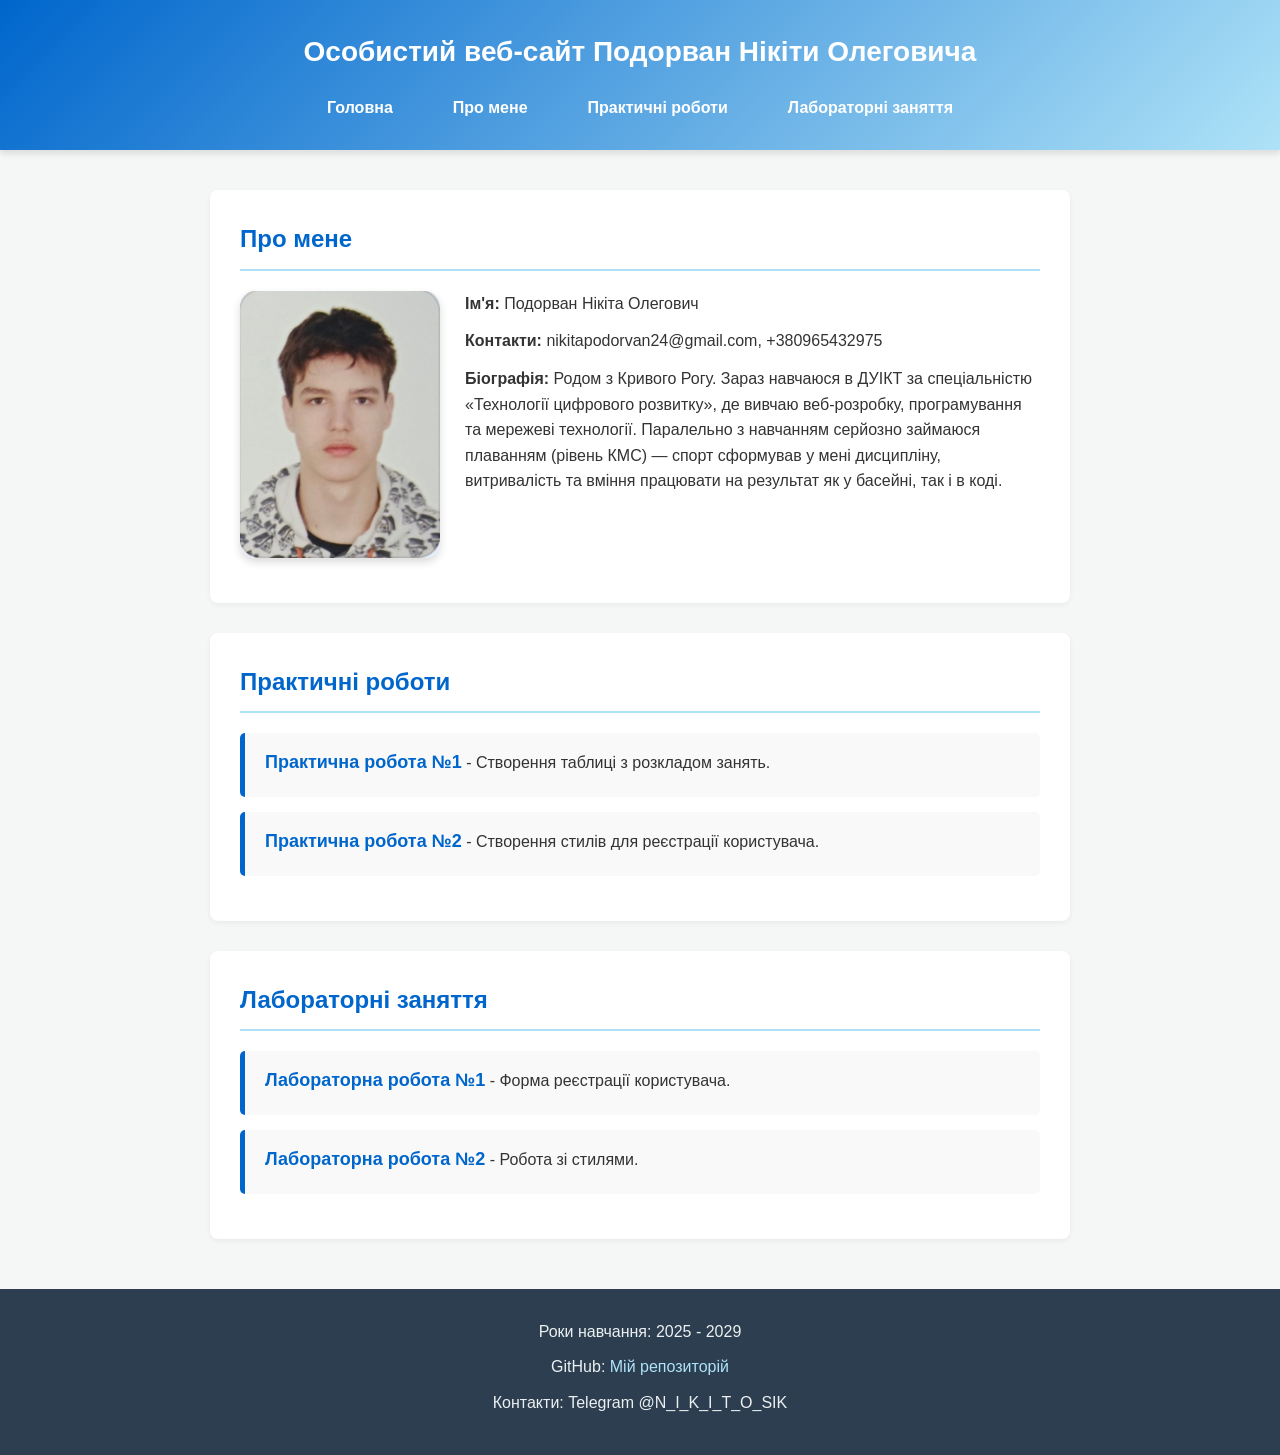
==== index.html @ e468954a "pr2" ====
<!DOCTYPE html>
<html lang="uk">
<head>
    <meta charset="UTF-8">
    <title>Особистий веб-сайт Подорвана Нікіти</title>
    <!-- Підключення CSS-файлу для стилів -->
    <link rel="stylesheet" href="css/style.css"> 
</head>
<body>

    <!-- Шапка сайту та Навігаційне меню -->
    <header>
        <h1>Особистий веб-сайт Подорван Нікіти Олеговича</h1>
        <nav>
            <ul>
                <li><a href="index.html">Головна</a></li>
                <li><a href="#about">Про мене</a></li>
                <li><a href="#practices">Практичні роботи</a></li>
                <li><a href="#labs">Лабораторні заняття</a></li>
            </ul>
        </nav>
    </header>

    <main>

        <section id="about">
            <h2>Про мене</h2>
            <img src="img/my_photo.jpg" alt="Фото студента" width="200">
            <p><strong>Ім'я:</strong> Подорван Нікіта Олегович</p>
            <p><strong>Контакти:</strong> nikitapodorvan24@gmail.com, +380965432975</p>
            <p><strong>Біографія:</strong> Родом з Кривого Рогу. Зараз навчаюся в ДУІКТ за спеціальністю «Технології цифрового розвитку», 
        де вивчаю веб-розробку, програмування та мережеві технології. 
        Паралельно з навчанням серйозно займаюся плаванням (рівень КМС) — спорт сформував у мені дисципліну, 
        витривалість та вміння працювати на результат як у басейні, так і в коді. </p>
        </section>

        <!-- Секція "Практичні роботи" -->
        <section id="practices">
            <h2>Практичні роботи</h2>
            <ul>
                <li>
                    <a href="pr1.html">Практична робота №1</a> - Створення таблиці з розкладом занять.
                </li>
                <li>
                    <a href="pr2.html">Практична робота №2</a> - Створення стилів для реєстрації користувача.
                </li>
            </ul>
        </section>

        <!-- Секція "Лабораторні заняття" -->
        <section id="labs">
            <h2>Лабораторні заняття</h2>
            <ul>
                <li>
                    <a href="lab1.html">Лабораторна робота №1</a> - Форма реєстрації користувача.
                </li>
                <li>
                    <a href="lab2.html">Лабораторна робота №2</a> - Робота зі стилями.
                </li>
            </ul>
        </section>
    </main>

    <!-- Футер сайту -->
    <footer>
        <hr>
        <p>Роки навчання: 2025 - 2029</p>
        <p>GitHub: <a href="https://github.com/Nikitosik2282210" target="_blank">Мій репозиторій</a></p>
        <p>Контакти: Telegram @N_I_K_I_T_O_SIK</p>
    </footer>

</body>
</html>
---- css/style.css ----
/* Базовые настройки страницы */
* {
    margin: 0;
    padding: 0;
    box-sizing: border-box;
    font-family: 'Segoe UI', Tahoma, Geneva, Verdana, sans-serif;
}

body {
    background-color: #f4f7f6;
    color: #333;
    line-height: 1.6;
}

/* Шапка сайта */
header {
    background: linear-gradient(135deg, #0066cc, #aee2f7);
    color: white;
    padding: 30px 20px;
    text-align: center;
    box-shadow: 0 4px 6px rgba(0,0,0,0.1);
}

header h1 {
    font-size: 28px;
    margin-bottom: 20px;
}

/* Навигационное меню (горизонтальное) */
nav ul {
    list-style: none;
    display: flex;
    justify-content: center;
    gap: 30px;
    flex-wrap: wrap;
}

nav a {
    color: white;
    text-decoration: none;
    font-weight: bold;
    font-size: 16px;
    padding: 8px 15px;
    border-radius: 5px;
    transition: background 0.3s;
}

nav a:hover {
    background: rgba(255, 255, 255, 0.2);
}

/* Основной контейнер */
main {
    max-width: 900px;
    margin: 40px auto;
    padding: 0 20px;
}

/* Стили для каждой секции (Про мене, Роботи) */
section {
    background-color: white;
    padding: 30px;
    border-radius: 8px;
    box-shadow: 0 2px 5px rgba(0,0,0,0.05);
    margin-bottom: 30px;
}

section h2 {
    color: #0066cc;
    border-bottom: 2px solid #aee2f7;
    padding-bottom: 10px;
    margin-bottom: 20px;
}

/* Настройки для секции "Про мене" и фото */
#about img {
    border-radius: 15px;
    box-shadow: 0 4px 8px rgba(0,0,0,0.15);
    float: left; 
    margin-right: 25px;
    margin-bottom: 15px;
}

/* Очистка обтекания (чтобы секция не ломалась из-за float) */
#about::after {
    content: "";
    display: table;
    clear: both;
}

#about p {
    margin-bottom: 12px;
}

/* Стили для списков лабораторных и практических */
section ul {
    list-style-type: none;
}

section ul li {
    background-color: #f9f9f9;
    padding: 15px 20px;
    margin-bottom: 15px;
    border-left: 5px solid #0066cc;
    border-radius: 5px;
    transition: transform 0.2s;
}

section ul li:hover {
    transform: translateX(5px); /* Легкое смещение вправо при наведении */
}

section ul li a {
    color: #0066cc;
    font-weight: bold;
    font-size: 18px;
    text-decoration: none;
    display: inline-block;
    margin-bottom: 5px;
}

section ul li a:hover {
    text-decoration: underline;
}

/* Футер */
footer {
    background-color: #2c3e50;
    color: #ecf0f1;
    text-align: center;
    padding: 30px 20px;
    margin-top: 50px;
}

footer hr {
    display: none; /* Скрываем стандартную линию */
}

footer p {
    margin-bottom: 10px;
}

footer a {
    color: #aee2f7;
    text-decoration: none;
}

footer a:hover {
    text-decoration: underline;
}
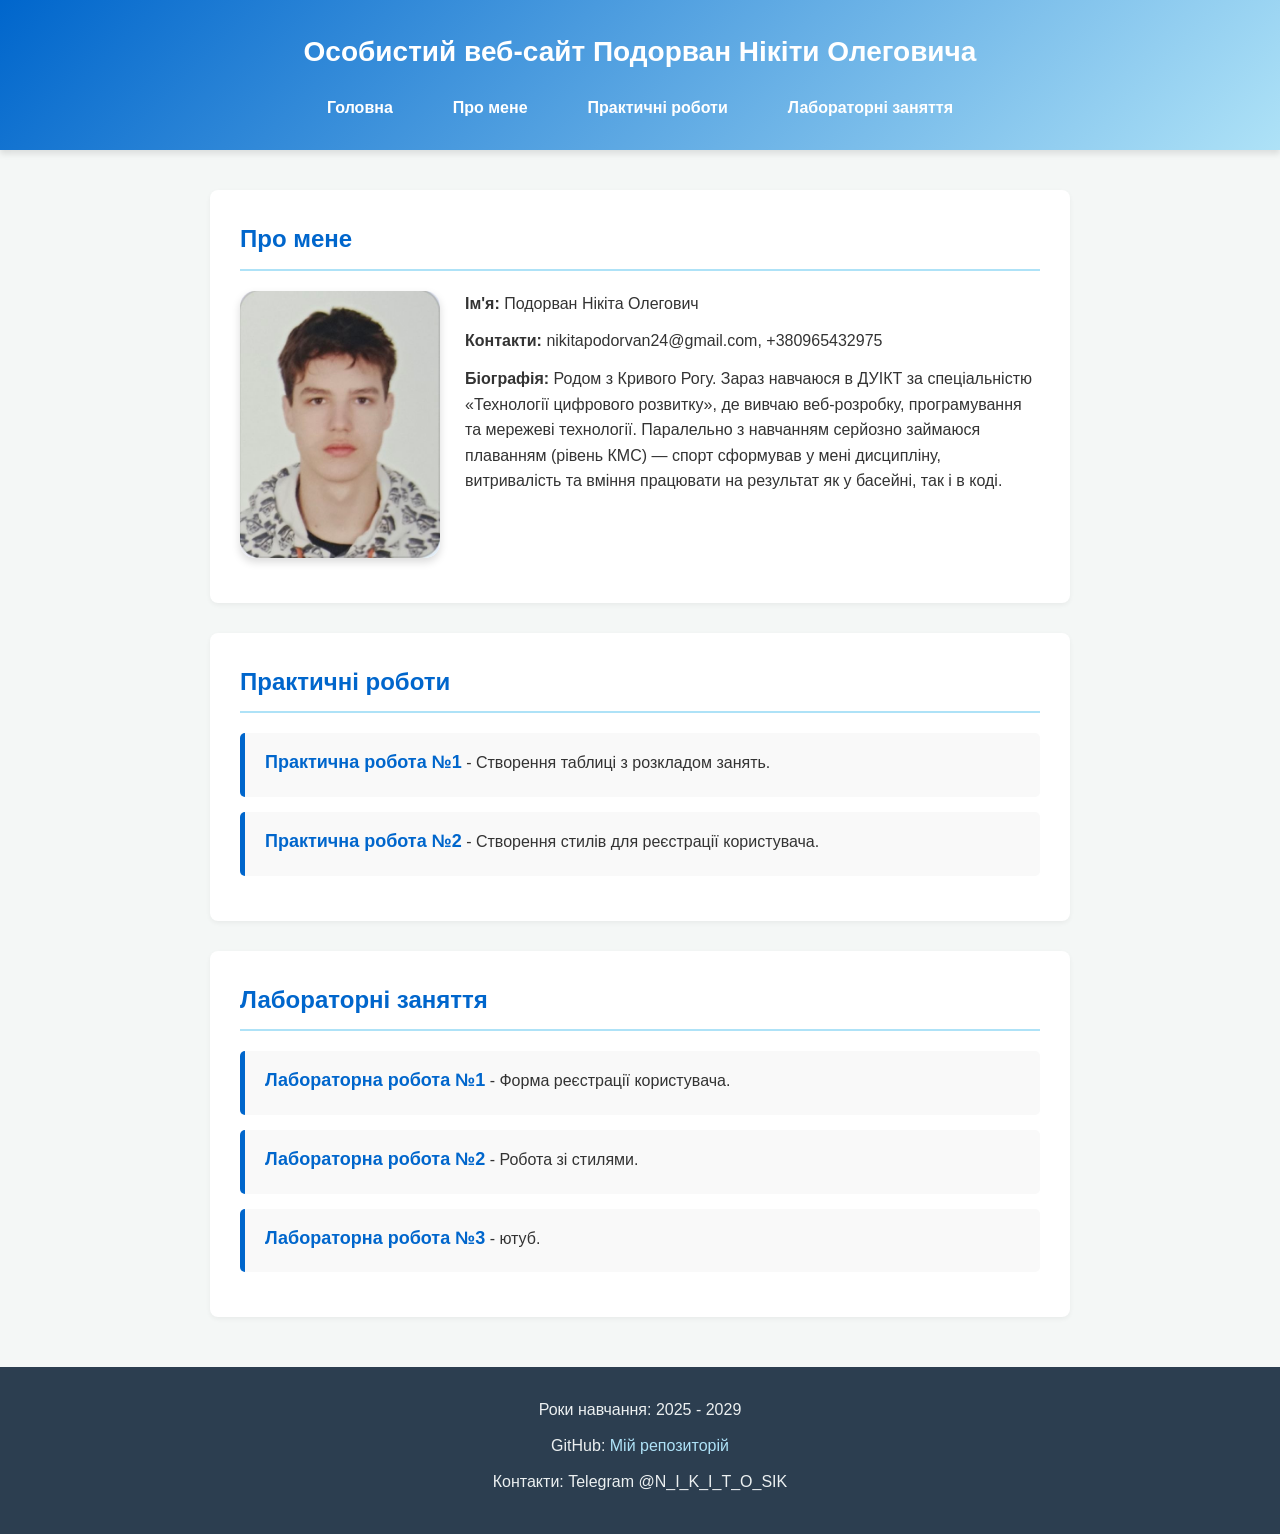
==== commit 96ab5ae7: "lab3" ====
--- a/index.html
+++ b/index.html
@@ -3,7 +3,6 @@
 <head>
     <meta charset="UTF-8">
     <title>Особистий веб-сайт Подорвана Нікіти</title>
-    <!-- Підключення CSS-файлу для стилів -->
     <link rel="stylesheet" href="css/style.css"> 
 </head>
 <body>
@@ -57,6 +56,9 @@
                 <li>
                     <a href="lab2.html">Лабораторна робота №2</a> - Робота зі стилями.
                 </li>
+                <li>
+                    <a href="lab3.html">Лабораторна робота №3</a> - ютуб.
+                </li>
             </ul>
         </section>
     </main>
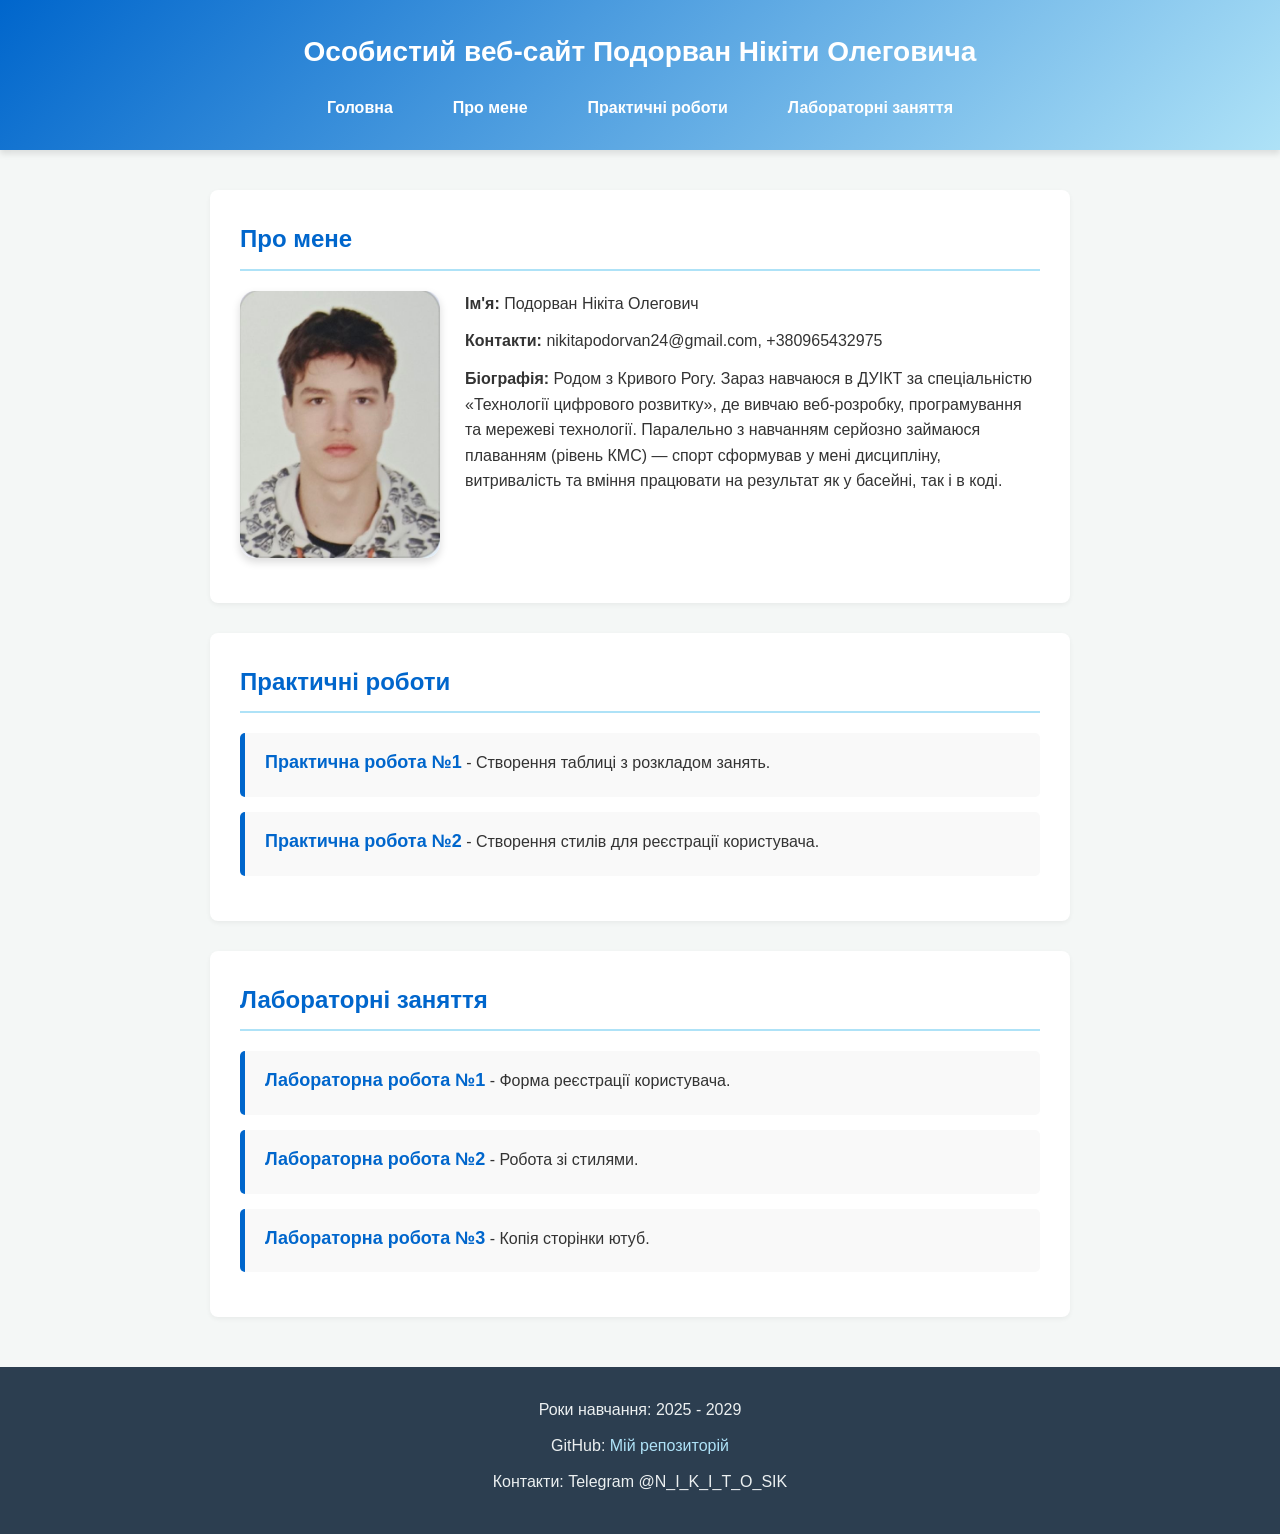
==== commit 15f4d1dc: "lab3.1" ====
--- a/index.html
+++ b/index.html
@@ -57,7 +57,7 @@
                     <a href="lab2.html">Лабораторна робота №2</a> - Робота зі стилями.
                 </li>
                 <li>
-                    <a href="lab3.html">Лабораторна робота №3</a> - ютуб.
+                    <a href="lab3.html">Лабораторна робота №3</a> - Копія сторінки ютуб.
                 </li>
             </ul>
         </section>
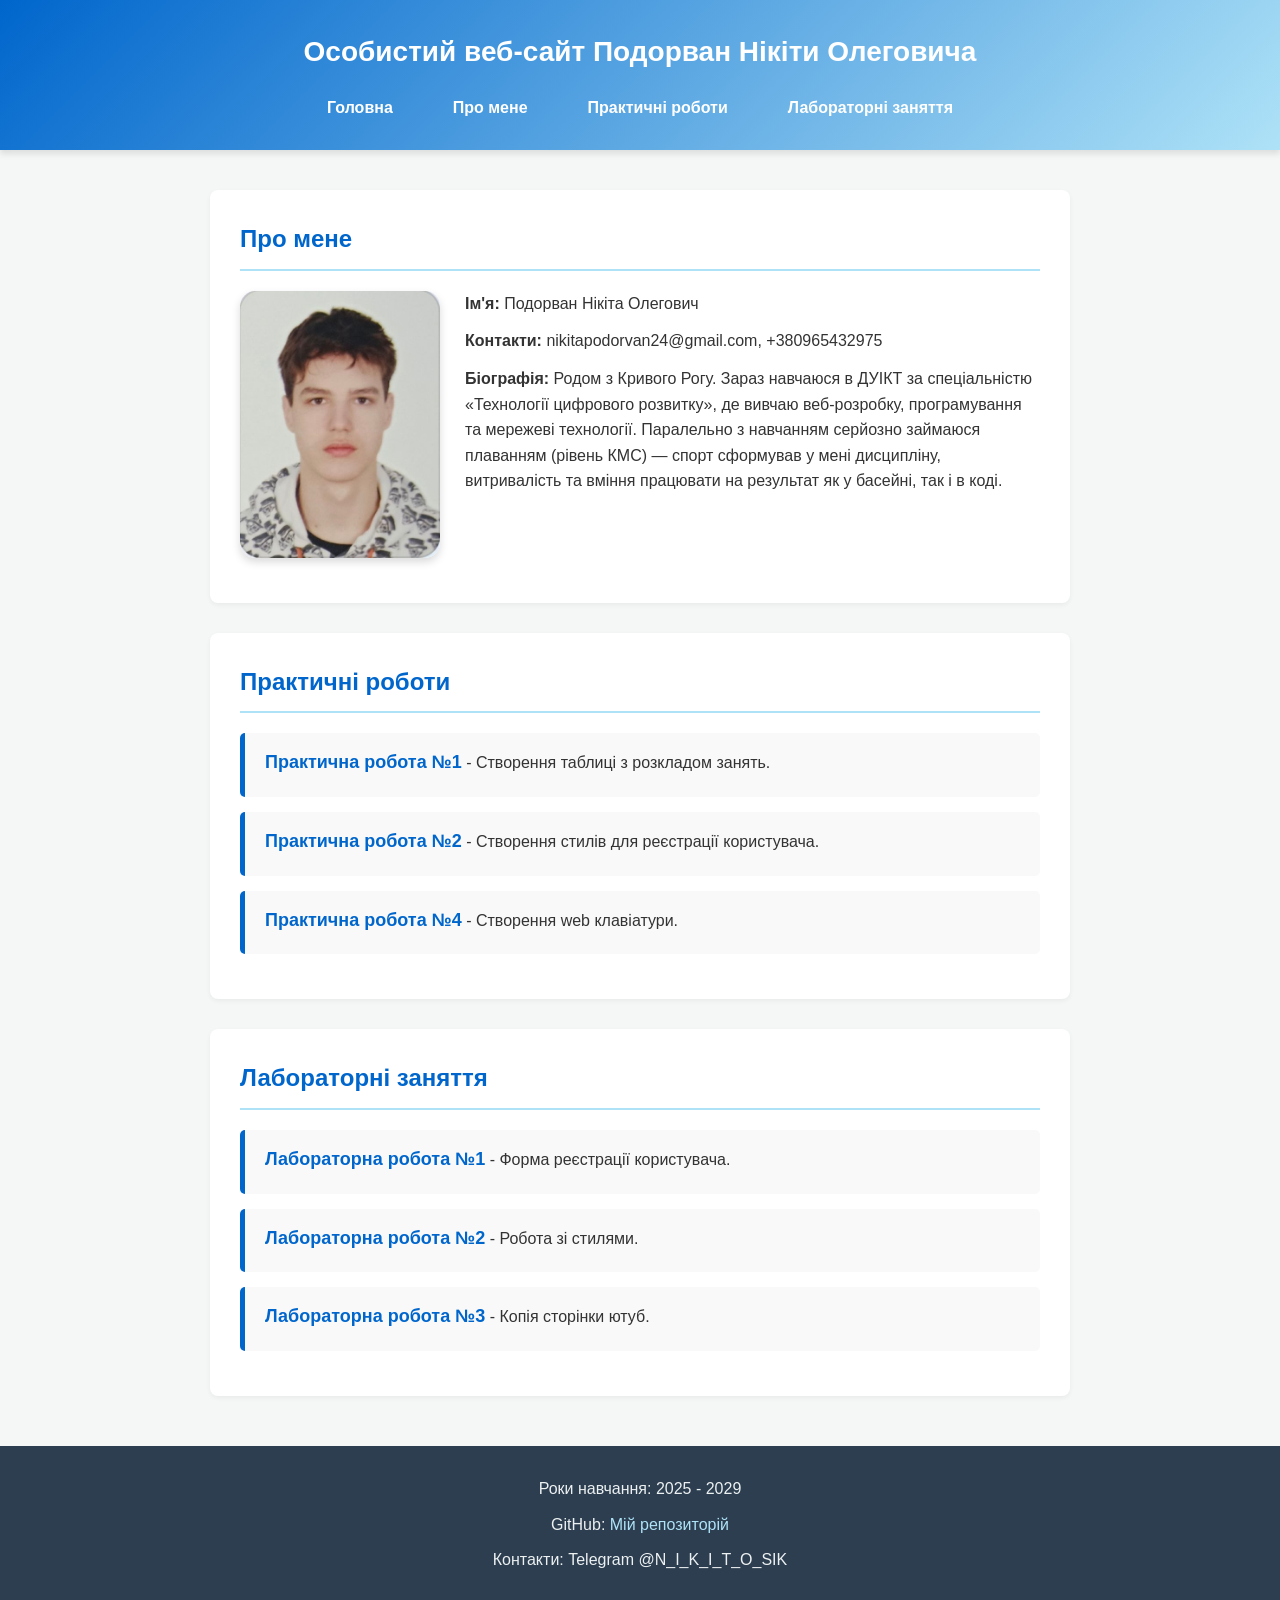
==== commit 3ce94976: "pr4" ====
--- a/index.html
+++ b/index.html
@@ -43,6 +43,9 @@
                 <li>
                     <a href="pr2.html">Практична робота №2</a> - Створення стилів для реєстрації користувача.
                 </li>
+                <li>
+                    <a href="pr4.html">Практична робота №4</a> - Створення web клавіатури.
+                </li>
             </ul>
         </section>
 
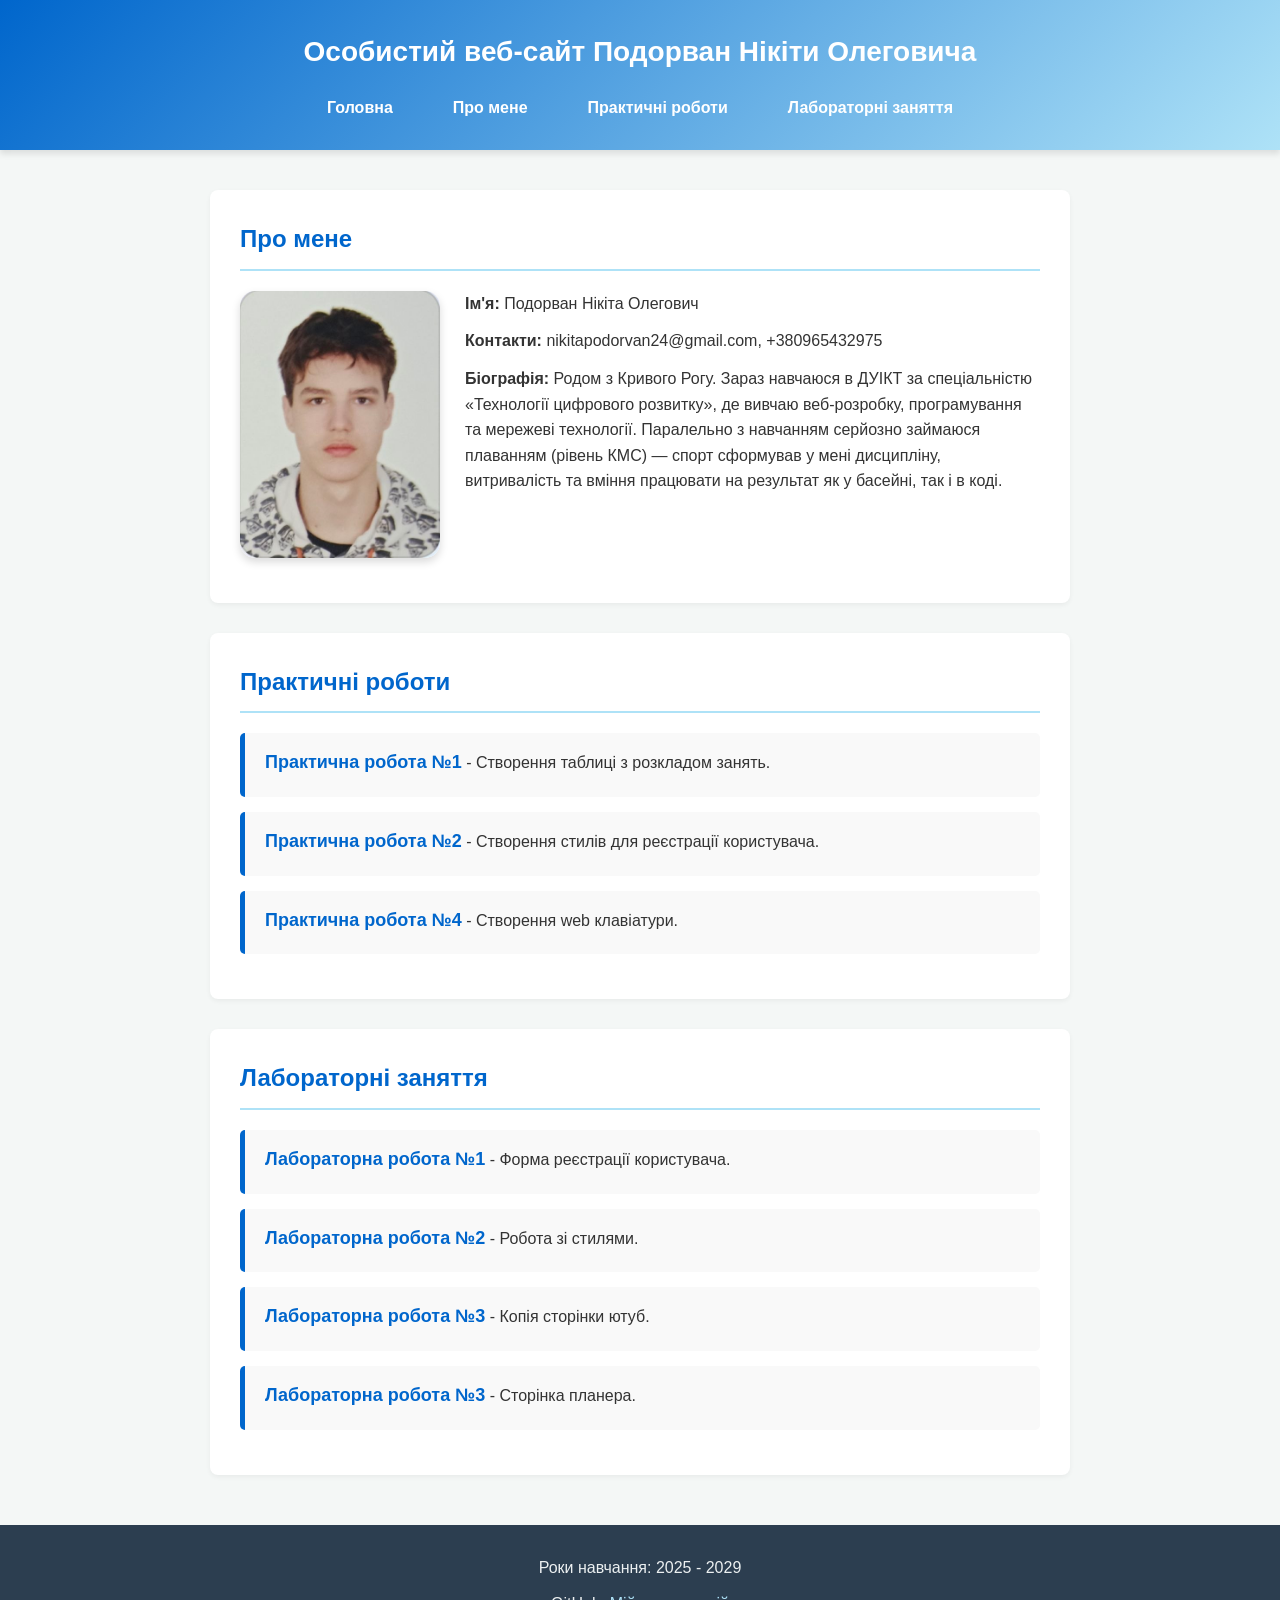
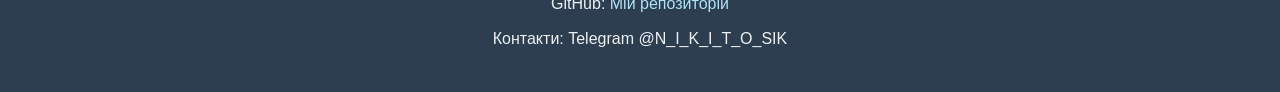
==== commit 6063c628: "lab4" ====
--- a/index.html
+++ b/index.html
@@ -62,6 +62,9 @@
                 <li>
                     <a href="lab3.html">Лабораторна робота №3</a> - Копія сторінки ютуб.
                 </li>
+                <li>
+                    <a href="lab4.html">Лабораторна робота №3</a> - Сторінка планера.
+                </li>
             </ul>
         </section>
     </main>
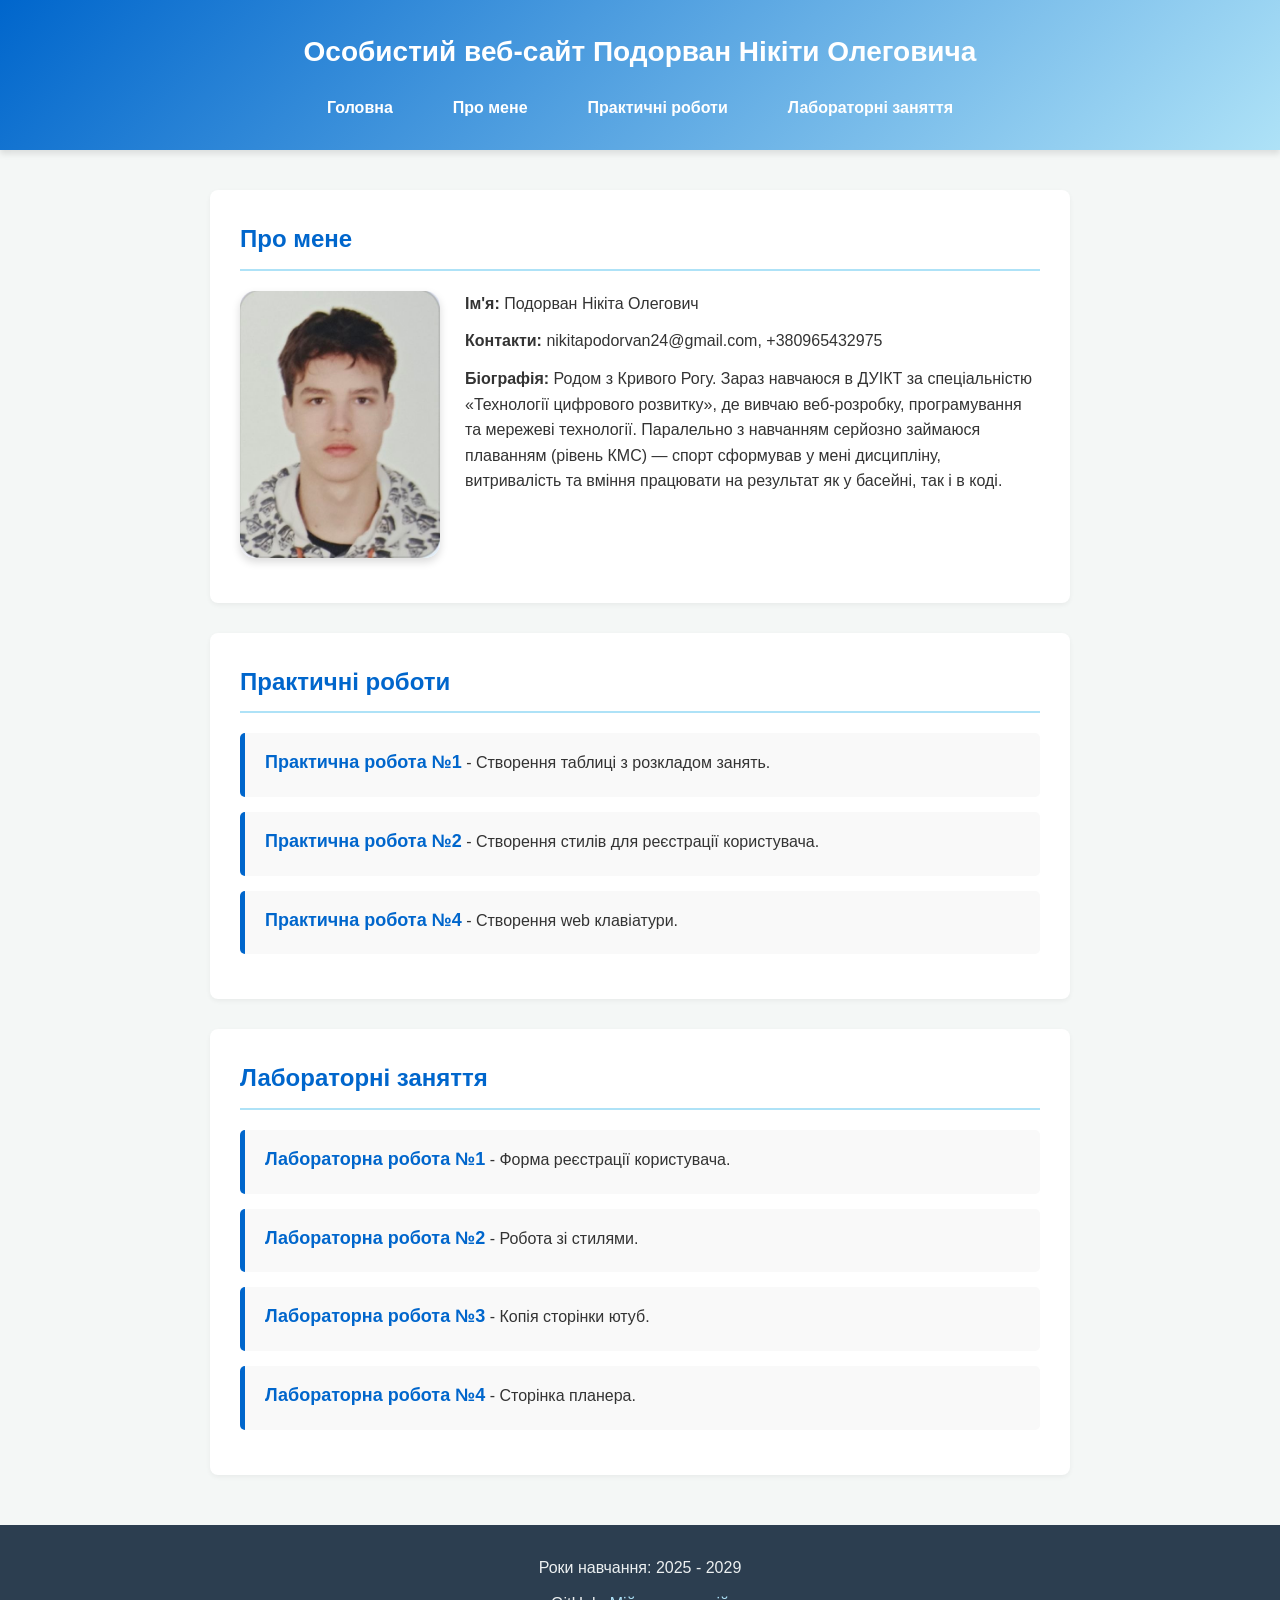
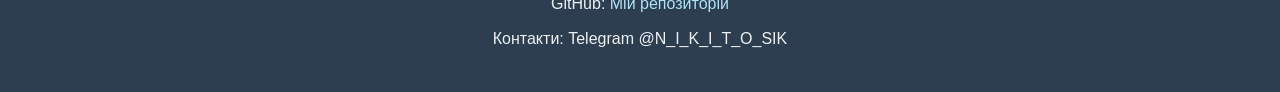
==== commit cd4ff791: "lab4.1" ====
--- a/index.html
+++ b/index.html
@@ -63,7 +63,7 @@
                     <a href="lab3.html">Лабораторна робота №3</a> - Копія сторінки ютуб.
                 </li>
                 <li>
-                    <a href="lab4.html">Лабораторна робота №3</a> - Сторінка планера.
+                    <a href="lab4.html">Лабораторна робота №4</a> - Сторінка планера.
                 </li>
             </ul>
         </section>
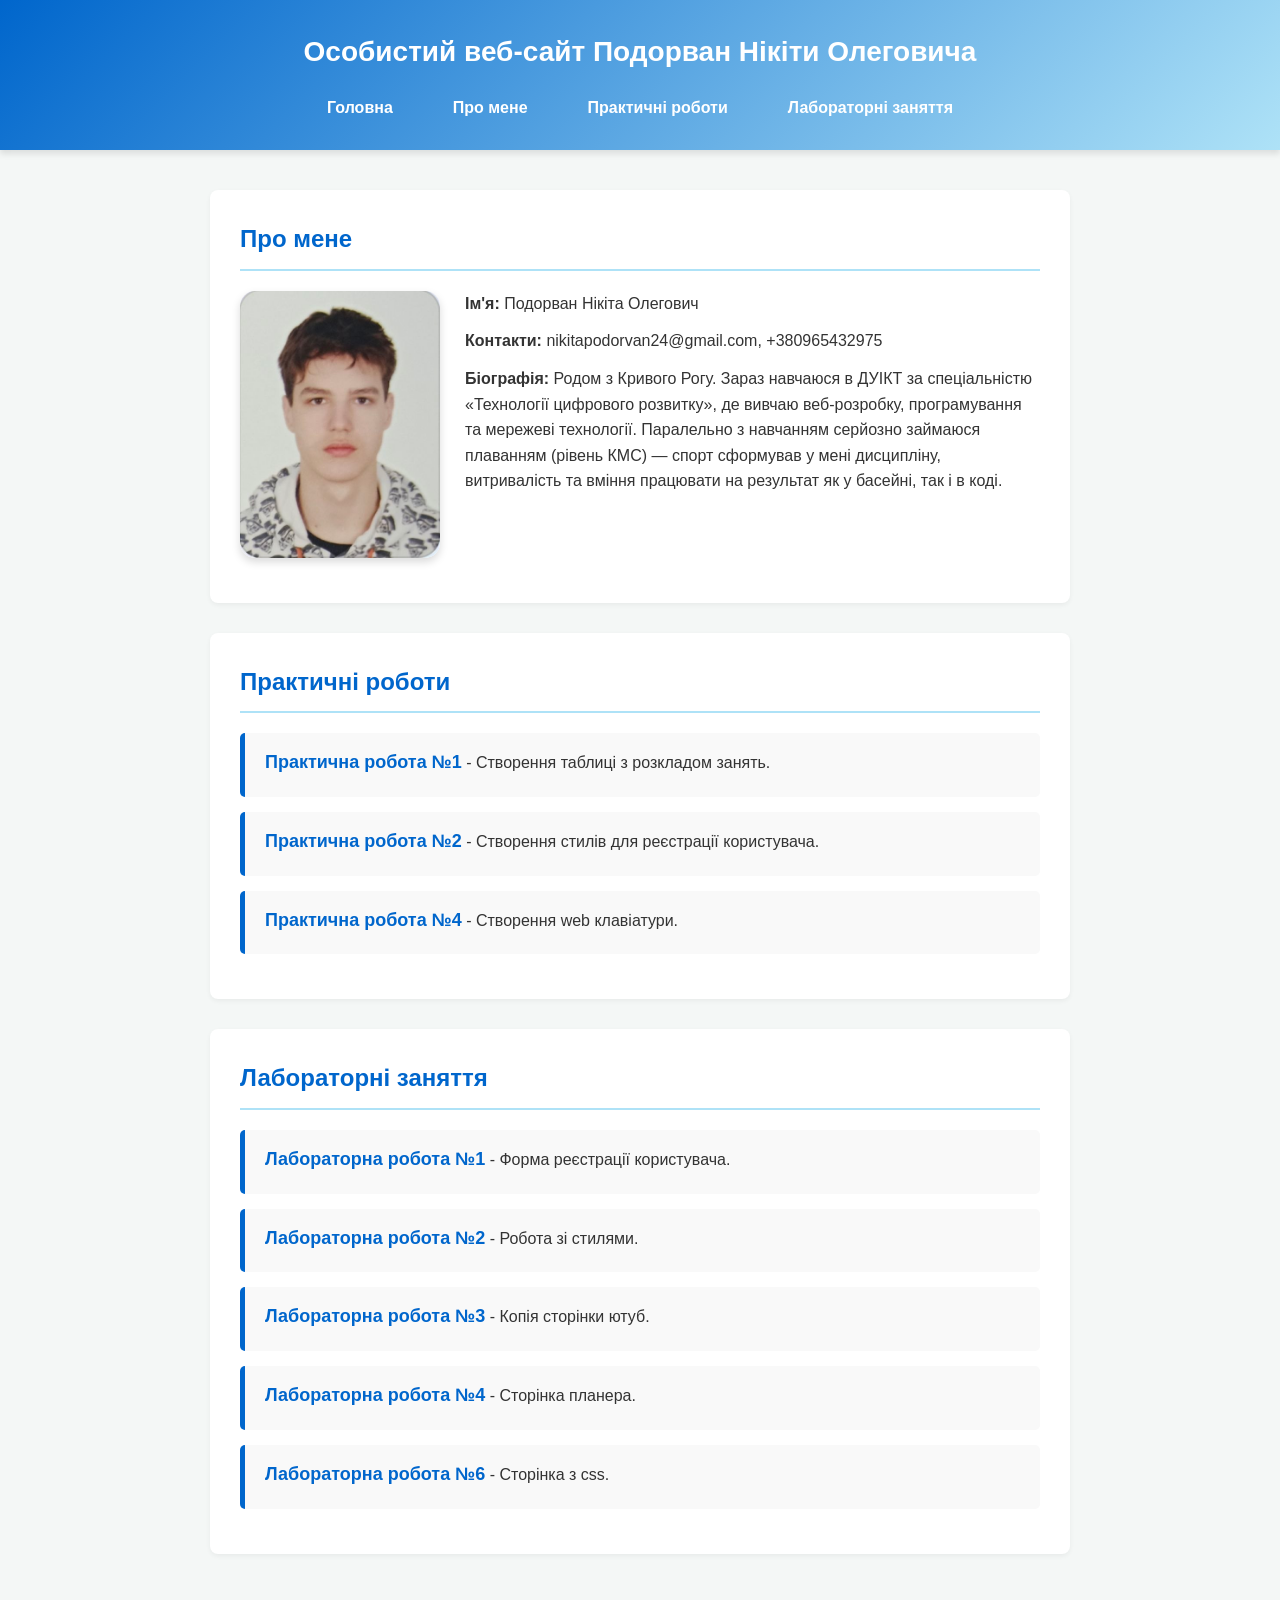
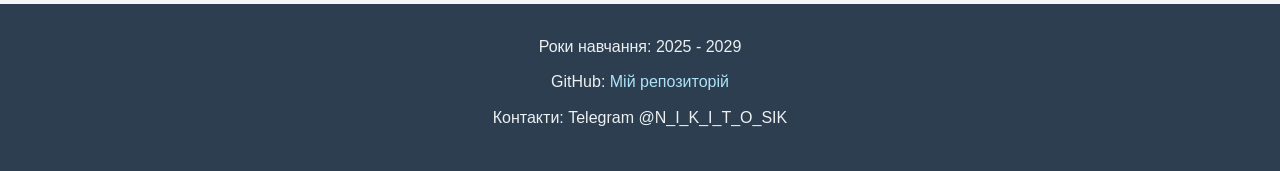
==== commit dad696d3: "lab6.1" ====
--- a/index.html
+++ b/index.html
@@ -65,6 +65,9 @@
                 <li>
                     <a href="lab4.html">Лабораторна робота №4</a> - Сторінка планера.
                 </li>
+                 <li>
+                    <a href="lab6.html">Лабораторна робота №6</a> - Сторінка з css.
+                </li>
             </ul>
         </section>
     </main>
